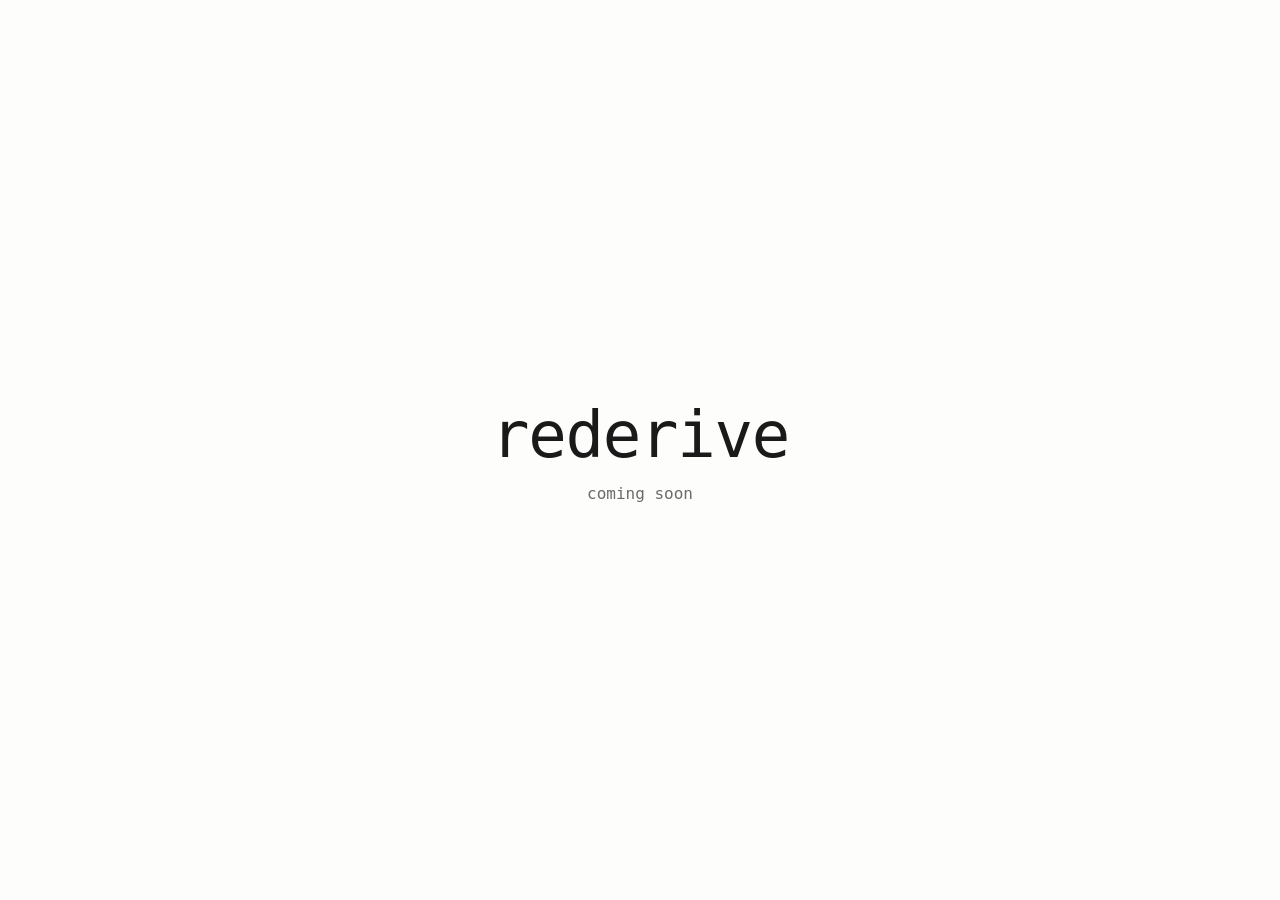
==== index.html @ 6027aba7 "Initial commit: static placeholder page, CLAUDE.md, project settings Co-Authored-By: Claude Fable 5 " ====
<!doctype html>
<html lang="en">
<head>
  <meta charset="utf-8">
  <meta name="viewport" content="width=device-width, initial-scale=1">
  <title>rederive</title>
  <style>
    :root {
      color-scheme: light dark;
      --bg: #fdfdfc;
      --fg: #1a1a1a;
      --muted: #6b6b6b;
    }
    @media (prefers-color-scheme: dark) {
      :root {
        --bg: #131314;
        --fg: #e8e8e6;
        --muted: #9a9a98;
      }
    }
    * { margin: 0; box-sizing: border-box; }
    body {
      background: var(--bg);
      color: var(--fg);
      font-family: ui-monospace, SFMono-Regular, Menlo, monospace;
      min-height: 100svh;
      display: grid;
      place-items: center;
    }
    main { text-align: center; padding: 2rem; }
    h1 {
      font-size: clamp(2rem, 8vw, 4rem);
      font-weight: 500;
      letter-spacing: -0.02em;
    }
    p { margin-top: 0.75rem; color: var(--muted); }
  </style>
</head>
<body>
  <main>
    <h1>rederive</h1>
    <p>coming soon</p>
  </main>
</body>
</html>
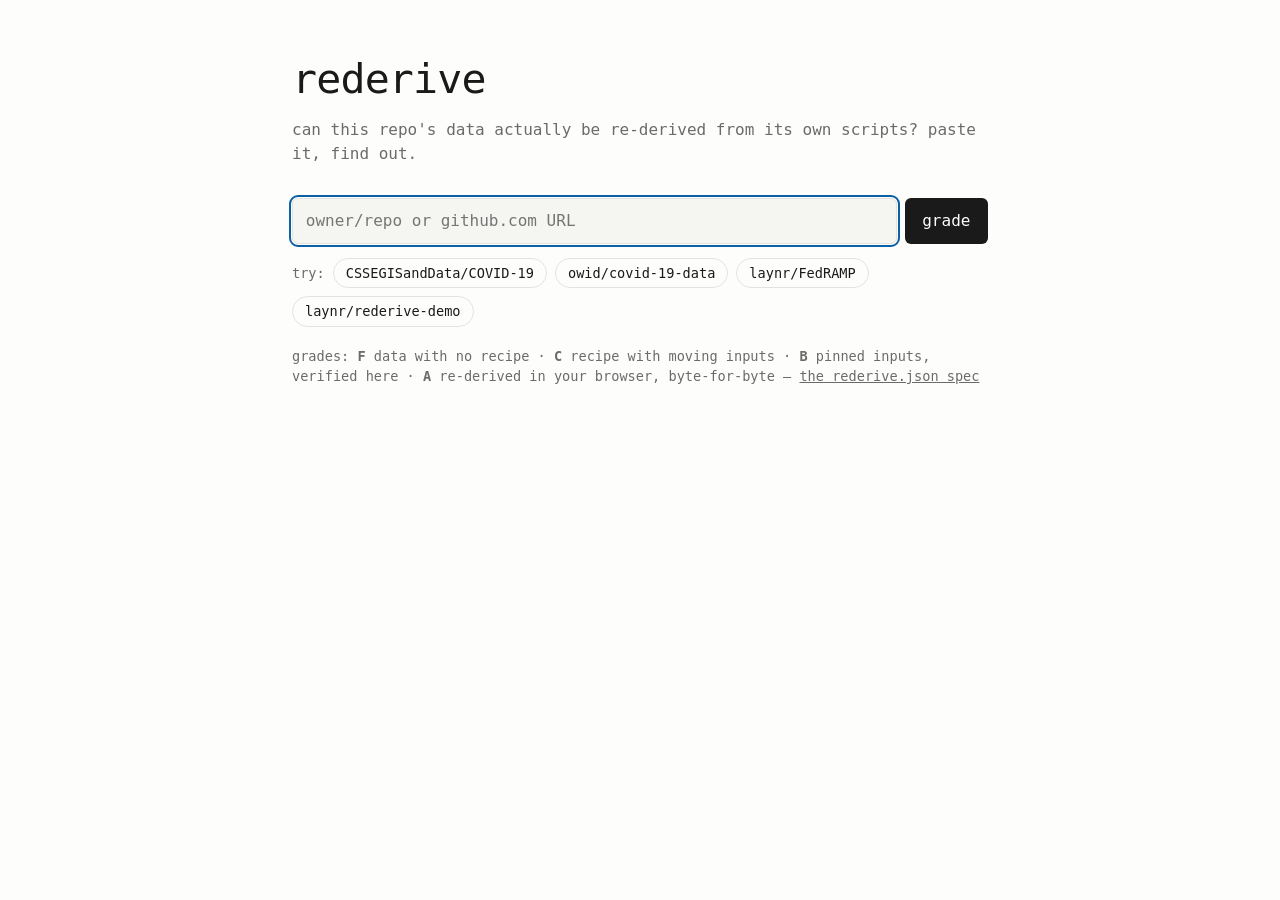
==== commit da9bf4bc: "Data-verifiability grader: F/C/B heuristics, active pin verification, A-spec + sandbox Ports verifie" ====
--- a/index.html
+++ b/index.html
@@ -3,43 +3,32 @@
 <head>
   <meta charset="utf-8">
   <meta name="viewport" content="width=device-width, initial-scale=1">
+  <meta http-equiv="Content-Security-Policy" content="default-src 'self'; connect-src 'self' https://api.github.com https://raw.githubusercontent.com https://cdn.jsdelivr.net; img-src 'self'; style-src 'self'; script-src 'self'; frame-src 'self'; object-src 'none'; base-uri 'none'">
   <title>rederive</title>
-  <style>
-    :root {
-      color-scheme: light dark;
-      --bg: #fdfdfc;
-      --fg: #1a1a1a;
-      --muted: #6b6b6b;
-    }
-    @media (prefers-color-scheme: dark) {
-      :root {
-        --bg: #131314;
-        --fg: #e8e8e6;
-        --muted: #9a9a98;
-      }
-    }
-    * { margin: 0; box-sizing: border-box; }
-    body {
-      background: var(--bg);
-      color: var(--fg);
-      font-family: ui-monospace, SFMono-Regular, Menlo, monospace;
-      min-height: 100svh;
-      display: grid;
-      place-items: center;
-    }
-    main { text-align: center; padding: 2rem; }
-    h1 {
-      font-size: clamp(2rem, 8vw, 4rem);
-      font-weight: 500;
-      letter-spacing: -0.02em;
-    }
-    p { margin-top: 0.75rem; color: var(--muted); }
-  </style>
+  <meta name="description" content="Paste a GitHub repo. Find out whether its committed data can actually be re-derived from the scripts it ships.">
+  <link rel="stylesheet" href="./css/site.css">
 </head>
 <body>
   <main>
     <h1>rederive</h1>
-    <p>coming soon</p>
+    <p class="tagline">can this repo's data actually be re-derived from its own scripts? paste it, find out.</p>
+
+    <form id="grade-form">
+      <input id="repo-input" type="text" placeholder="owner/repo or github.com URL" autocomplete="off" spellcheck="false" autofocus>
+      <button id="grade-btn" type="submit">grade</button>
+    </form>
+    <div class="chips">
+      <span class="try">try:</span>
+      <button type="button" class="chip" data-repo="CSSEGISandData/COVID-19">CSSEGISandData/COVID-19</button>
+      <button type="button" class="chip" data-repo="owid/covid-19-data">owid/covid-19-data</button>
+      <button type="button" class="chip" data-repo="laynr/FedRAMP">laynr/FedRAMP</button>
+      <button type="button" class="chip" data-repo="laynr/rederive-demo">laynr/rederive-demo</button>
+    </div>
+    <p class="spec-link">grades: <strong>F</strong> data with no recipe · <strong>C</strong> recipe with moving inputs · <strong>B</strong> pinned inputs, verified here · <strong>A</strong> re-derived in your browser, byte-for-byte — <a href="./spec.html">the rederive.json spec</a></p>
+
+    <ol id="progress" hidden></ol>
+    <div id="report" hidden></div>
   </main>
+  <script type="module" src="./js/main.js"></script>
 </body>
 </html>
--- a/css/site.css
+++ b/css/site.css
@@ -0,0 +1,161 @@
+:root {
+  color-scheme: light dark;
+  --bg: #fdfdfc;
+  --fg: #1a1a1a;
+  --muted: #6b6b6b;
+  --line: #e2e2df;
+  --good: #1a7f37;
+  --warn: #9a6700;
+  --bad: #c62828;
+  --info: #4a4a4a;
+  --grade-a: #1a7f37;
+  --grade-b: #0b5fa5;
+  --grade-c: #9a6700;
+  --grade-f: #c62828;
+  --grade-na: #6b6b6b;
+  --card-bg: #f5f5f2;
+}
+@media (prefers-color-scheme: dark) {
+  :root {
+    --bg: #131314;
+    --fg: #e8e8e6;
+    --muted: #9a9a98;
+    --line: #2c2c2e;
+    --good: #4caf6d;
+    --warn: #d4a72c;
+    --bad: #ef6a5a;
+    --info: #b0b0ae;
+    --grade-a: #4caf6d;
+    --grade-b: #58a6ff;
+    --grade-c: #d4a72c;
+    --grade-f: #ef6a5a;
+    --grade-na: #9a9a98;
+    --card-bg: #1c1c1e;
+  }
+}
+* { margin: 0; box-sizing: border-box; }
+body {
+  background: var(--bg);
+  color: var(--fg);
+  font-family: ui-monospace, SFMono-Regular, Menlo, monospace;
+  min-height: 100svh;
+  line-height: 1.5;
+}
+main { max-width: 46rem; margin: 0 auto; padding: 3rem 1.25rem 4rem; }
+h1 { font-size: clamp(1.8rem, 6vw, 2.6rem); font-weight: 500; letter-spacing: -0.02em; }
+h1 a { color: inherit; text-decoration: none; }
+.tagline { color: var(--muted); margin: 0.5rem 0 2rem; }
+h2 { font-size: 0.95rem; font-weight: 600; margin: 2rem 0 0.6rem; color: var(--muted); text-transform: lowercase; }
+a { color: inherit; }
+
+#grade-form { display: flex; gap: 0.5rem; }
+#repo-input {
+  flex: 1;
+  font: inherit;
+  color: inherit;
+  background: var(--card-bg);
+  border: 1px solid var(--line);
+  border-radius: 6px;
+  padding: 0.6rem 0.8rem;
+  min-width: 0;
+}
+#repo-input:focus { outline: 2px solid var(--grade-b); outline-offset: 1px; }
+#grade-btn {
+  font: inherit;
+  color: var(--bg);
+  background: var(--fg);
+  border: none;
+  border-radius: 6px;
+  padding: 0.6rem 1.1rem;
+  cursor: pointer;
+}
+#grade-btn:disabled { opacity: 0.5; cursor: wait; }
+
+.chips { display: flex; flex-wrap: wrap; gap: 0.5rem; margin-top: 0.9rem; align-items: center; }
+.chips .try { color: var(--muted); font-size: 0.85rem; }
+.chip {
+  font: inherit;
+  font-size: 0.85rem;
+  color: inherit;
+  background: none;
+  border: 1px solid var(--line);
+  border-radius: 999px;
+  padding: 0.25rem 0.75rem;
+  cursor: pointer;
+}
+.chip:hover { border-color: var(--muted); }
+.spec-link { margin-top: 1.2rem; font-size: 0.85rem; color: var(--muted); }
+
+#progress { list-style: none; padding: 0; margin: 2rem 0 0; }
+#progress .step { color: var(--muted); display: flex; gap: 0.6rem; padding: 0.15rem 0; }
+#progress .step.active { color: var(--fg); }
+#progress .step.done { color: var(--good); }
+#progress .step.fail { color: var(--bad); }
+#progress .marker { width: 1ch; flex: none; }
+#progress .label { overflow-wrap: anywhere; }
+
+.card {
+  display: flex;
+  align-items: center;
+  gap: 1.5rem;
+  background: var(--card-bg);
+  border: 1px solid var(--line);
+  border-radius: 10px;
+  padding: 1.5rem;
+  margin-top: 2rem;
+}
+.letter { font-size: 4.5rem; font-weight: 700; line-height: 1; }
+.grade-a .letter { color: var(--grade-a); }
+.grade-b .letter { color: var(--grade-b); }
+.grade-c .letter { color: var(--grade-c); }
+.grade-f .letter { color: var(--grade-f); }
+.grade-na .letter { color: var(--grade-na); font-size: 2.5rem; }
+.blurb { font-weight: 600; }
+.verdict { color: var(--muted); }
+
+.evidence { list-style: none; padding: 0; }
+.evidence li { display: flex; flex-wrap: wrap; gap: 0.6rem; padding: 0.3rem 0; }
+.sev-mark { width: 1ch; flex: none; }
+.sev-good .sev-mark { color: var(--good); }
+.sev-bad .sev-mark { color: var(--bad); }
+.sev-warn .sev-mark { color: var(--warn); }
+.sev-info .sev-mark { color: var(--info); }
+.evidence .paths { flex-basis: 100%; color: var(--muted); font-size: 0.8rem; padding-left: 1.6ch; overflow-wrap: anywhere; }
+.evidence > li > span:not(.sev-mark) { flex: 1; min-width: 0; }
+
+.table-wrap { overflow-x: auto; border: 1px solid var(--line); border-radius: 8px; }
+table.pins { border-collapse: collapse; width: 100%; font-size: 0.82rem; }
+table.pins th, table.pins td { text-align: left; padding: 0.45rem 0.7rem; border-bottom: 1px solid var(--line); vertical-align: top; }
+table.pins tr:last-child td { border-bottom: none; }
+table.pins th { color: var(--muted); font-weight: 600; }
+tr.status-verified td:nth-child(3) { color: var(--good); }
+tr.status-verified-weak td:nth-child(3) { color: var(--warn); }
+tr.status-failed td:nth-child(3) { color: var(--bad); }
+tr.status-skipped td:nth-child(3) { color: var(--muted); }
+
+.next { padding-left: 1.2rem; }
+.next li { padding: 0.2rem 0; }
+.footer-note { margin-top: 2.5rem; color: var(--muted); font-size: 0.82rem; overflow-wrap: anywhere; }
+.error {
+  margin-top: 2rem;
+  border: 1px solid var(--bad);
+  border-radius: 8px;
+  padding: 1rem 1.2rem;
+}
+.error strong { color: var(--bad); }
+.error p { margin-top: 0.4rem; overflow-wrap: anywhere; }
+
+/* spec page */
+.spec pre {
+  background: var(--card-bg);
+  border: 1px solid var(--line);
+  border-radius: 8px;
+  padding: 1rem;
+  overflow-x: auto;
+  font-size: 0.82rem;
+}
+.spec p, .spec li { max-width: 60ch; }
+.spec section { margin-top: 2rem; }
+.spec code { background: var(--card-bg); padding: 0.1rem 0.3rem; border-radius: 4px; }
+.spec table { border-collapse: collapse; font-size: 0.85rem; }
+.spec table th, .spec table td { text-align: left; padding: 0.4rem 0.8rem 0.4rem 0; vertical-align: top; }
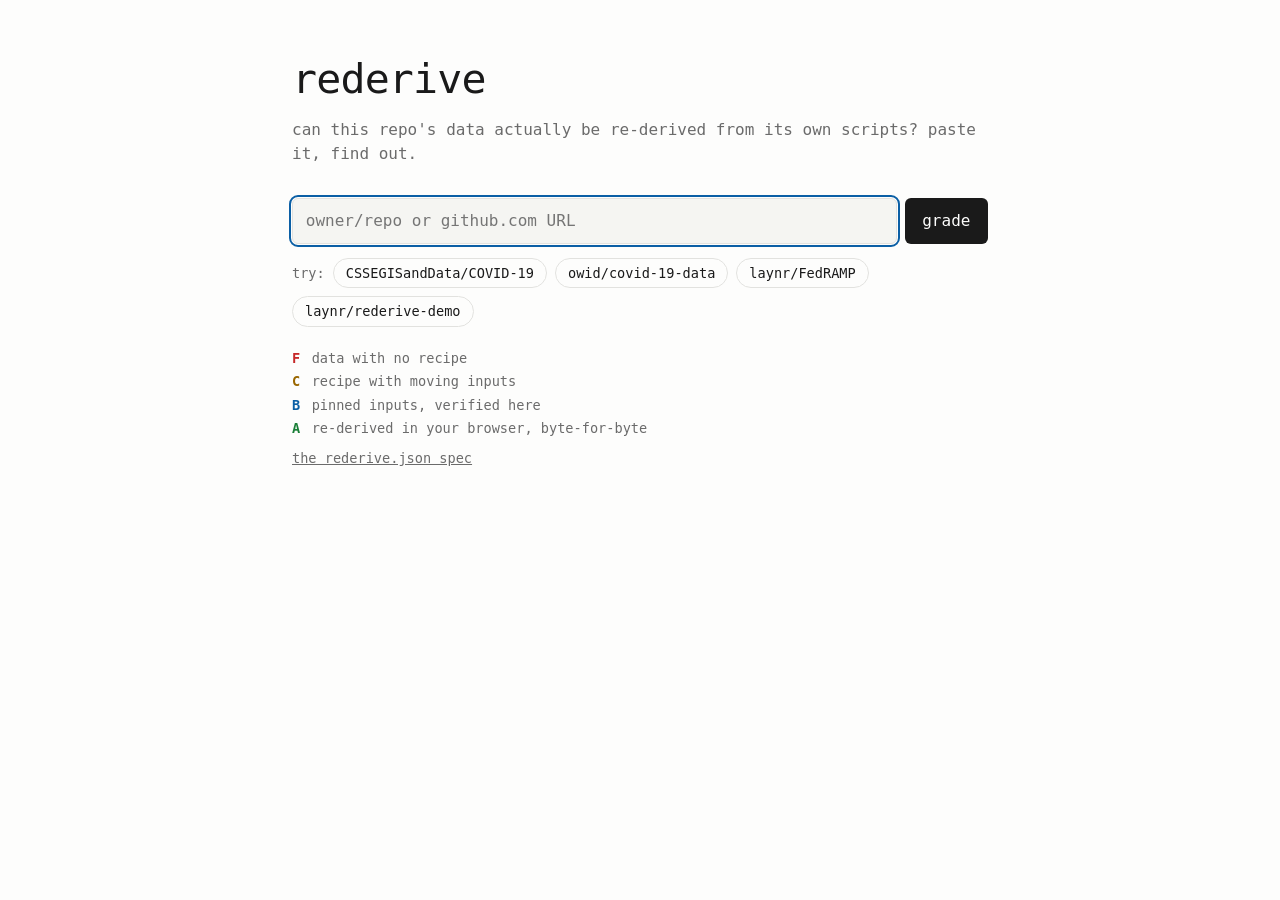
==== commit eeb94014: "Idle screen: grade legend as four color-coded lines Co-Authored-By: Claude Fable 5 <noreply@anthropi" ====
--- a/index.html
+++ b/index.html
@@ -24,7 +24,13 @@
       <button type="button" class="chip" data-repo="laynr/FedRAMP">laynr/FedRAMP</button>
       <button type="button" class="chip" data-repo="laynr/rederive-demo">laynr/rederive-demo</button>
     </div>
-    <p class="spec-link">grades: <strong>F</strong> data with no recipe · <strong>C</strong> recipe with moving inputs · <strong>B</strong> pinned inputs, verified here · <strong>A</strong> re-derived in your browser, byte-for-byte — <a href="./spec.html">the rederive.json spec</a></p>
+    <ul class="grade-legend">
+      <li><strong class="g-f">F</strong> data with no recipe</li>
+      <li><strong class="g-c">C</strong> recipe with moving inputs</li>
+      <li><strong class="g-b">B</strong> pinned inputs, verified here</li>
+      <li><strong class="g-a">A</strong> re-derived in your browser, byte-for-byte</li>
+    </ul>
+    <p class="spec-link"><a href="./spec.html">the rederive.json spec</a></p>
 
     <ol id="progress" hidden></ol>
     <div id="report" hidden></div>
--- a/css/site.css
+++ b/css/site.css
@@ -84,7 +84,14 @@
   cursor: pointer;
 }
 .chip:hover { border-color: var(--muted); }
-.spec-link { margin-top: 1.2rem; font-size: 0.85rem; color: var(--muted); }
+.grade-legend { list-style: none; padding: 0; margin: 1.2rem 0 0; font-size: 0.85rem; color: var(--muted); }
+.grade-legend li { padding: 0.1rem 0; }
+.grade-legend strong { display: inline-block; width: 1.4ch; }
+.grade-legend .g-a { color: var(--grade-a); }
+.grade-legend .g-b { color: var(--grade-b); }
+.grade-legend .g-c { color: var(--grade-c); }
+.grade-legend .g-f { color: var(--grade-f); }
+.spec-link { margin-top: 0.5rem; font-size: 0.85rem; color: var(--muted); }
 
 #progress { list-style: none; padding: 0; margin: 2rem 0 0; }
 #progress .step { color: var(--muted); display: flex; gap: 0.6rem; padding: 0.15rem 0; }
